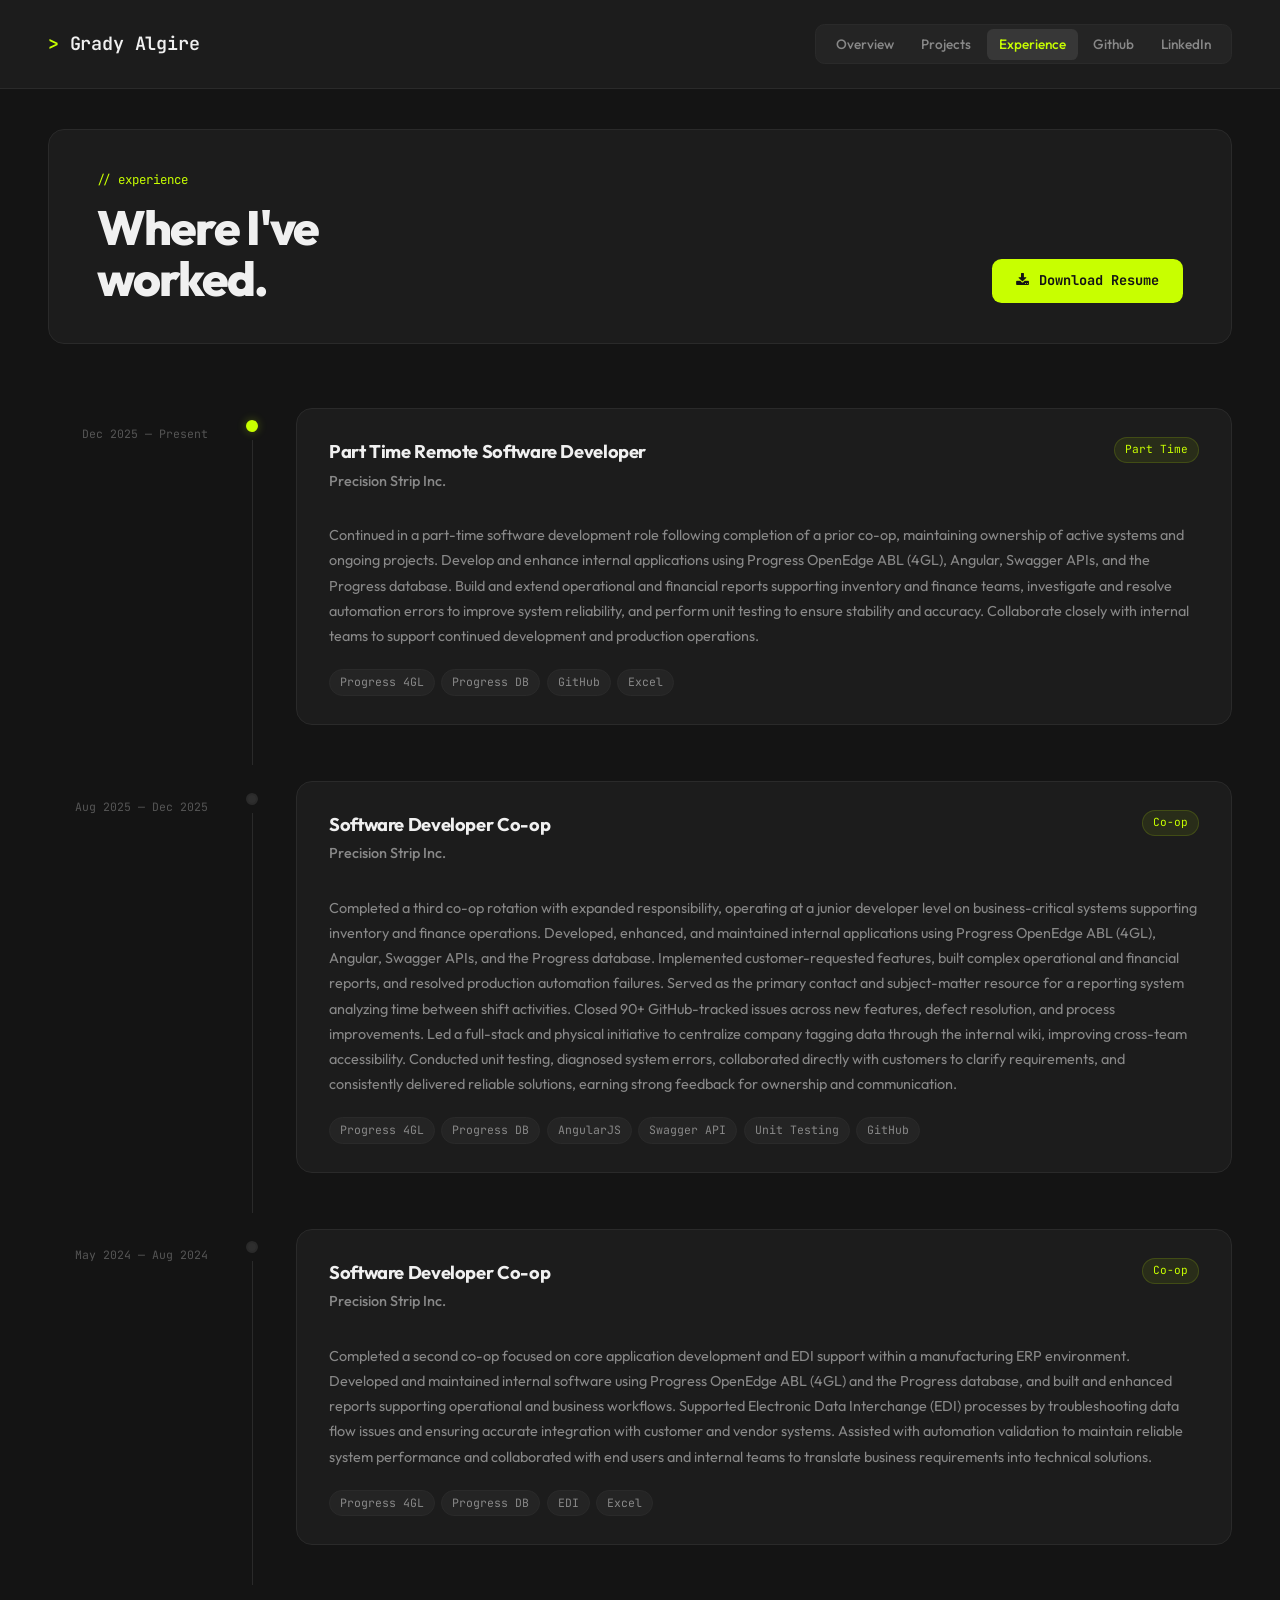
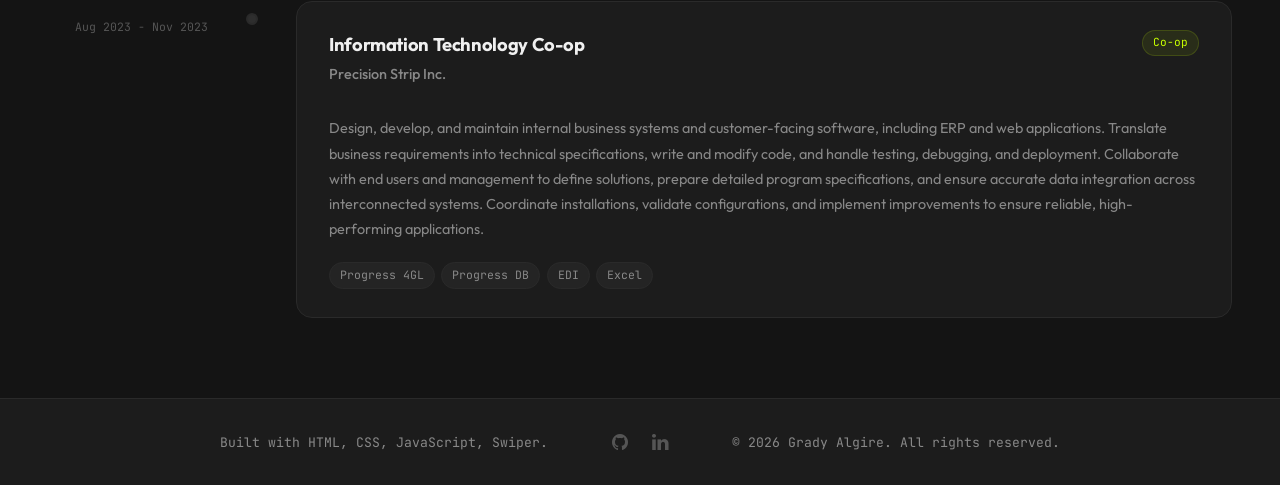
==== experience.html @ 68c85456 "first rendition of my updated portfolio" ====
<!DOCTYPE html>
<html lang="en">
<head>
    <meta charset="UTF-8">
    <meta name="viewport" content="width=device-width, initial-scale=1.0">
    <title>Experience — Grady Algire</title>
    <link rel="stylesheet" href="reset.css">
    <link rel="stylesheet" href="style.css">
    <link rel="stylesheet" href="https://cdnjs.cloudflare.com/ajax/libs/font-awesome/4.7.0/css/font-awesome.min.css">
</head>
<body>
    <main>
        <header>
            <h1>Grady Algire</h1>
            <nav>
                <ul>
                    <li><a href="index.html">Overview</a></li>
                    <li><a href="projects.html">Projects</a></li>
                    <li><a href="experience.html" class="active">Experience</a></li>
                    <li><a href="https://github.com/gradyalgire" target="_blank">Github</a></li>
                    <li><a href="https://www.linkedin.com/in/grady-algire-abb44a265/" target="_blank">LinkedIn</a></li>
                </ul>
            </nav>
        </header>

        <section class="experience-page">
            <div class="experience-intro">
                <div>
                    <p class="experience-label">// experience</p>
                    <h2 class="experience-heading">Where I've<br>worked.</h2>
                </div>
                <a href="resume.pdf" download class="resume-btn">
                    <i class="fa fa-download"></i> Download Resume
                </a>
            </div>

            <div class="timeline">

                <div class="timeline-item">
                    <div class="timeline-left">
                        <span class="timeline-date">Dec 2025 — Present</span>
                    </div>
                    <div class="timeline-connector">
                        <div class="timeline-dot current"></div>
                        <div class="timeline-line"></div>
                    </div>
                    <div class="timeline-right">
                        <div class="timeline-card">
                            <div class="timeline-card-header">
                                <div>
                                    <h3 class="job-title">Part Time Remote Software Developer</h3>
                                    <p class="job-company">Precision Strip Inc.</p>
                                </div>
                                <span class="job-type">Part Time</span>
                            </div>
                            <p class="job-desc">
                                Continued in a part-time software development role following completion of a prior co-op, maintaining ownership of active systems and ongoing projects. Develop and enhance internal applications using Progress OpenEdge ABL (4GL), Angular, Swagger APIs, and the Progress database. Build and extend operational and financial reports supporting inventory and finance teams, investigate and resolve automation errors to improve system reliability, and perform unit testing to ensure stability and accuracy. Collaborate closely with internal teams to support continued development and production operations.
                            </p>
                            <div class="job-tags">
                                <span class="job-tag">Progress 4GL</span>
                                <span class="job-tag">Progress DB</span>
                                <span class="job-tag">GitHub</span>
                                <span class="job-tag">Excel</span>
                            </div>
                        </div>
                    </div>
                </div>

                <div class="timeline-item">
                    <div class="timeline-left">
                        <span class="timeline-date">Aug 2025 — Dec 2025</span>
                    </div>
                    <div class="timeline-connector">
                        <div class="timeline-dot"></div>
                        <div class="timeline-line"></div>
                    </div>
                    <div class="timeline-right">
                        <div class="timeline-card">
                            <div class="timeline-card-header">
                                <div>
                                    <h3 class="job-title">Software Developer Co-op</h3>
                                    <p class="job-company">Precision Strip Inc.</p>
                                </div>
                                <span class="job-type">Co-op</span>
                            </div>
                            <p class="job-desc">
                                Completed a third co-op rotation with expanded responsibility, operating at a junior developer level on business-critical systems supporting inventory and finance operations. Developed, enhanced, and maintained internal applications using Progress OpenEdge ABL (4GL), Angular, Swagger APIs, and the Progress database. Implemented customer-requested features, built complex operational and financial reports, and resolved production automation failures. Served as the primary contact and subject-matter resource for a reporting system analyzing time between shift activities. Closed 90+ GitHub-tracked issues across new features, defect resolution, and process improvements. Led a full-stack and physical initiative to centralize company tagging data through the internal wiki, improving cross-team accessibility. Conducted unit testing, diagnosed system errors, collaborated directly with customers to clarify requirements, and consistently delivered reliable solutions, earning strong feedback for ownership and communication.
                            </p>
                            <div class="job-tags">
                                <span class="job-tag">Progress 4GL</span>
                                <span class="job-tag">Progress DB</span>
                                <span class="job-tag">AngularJS</span>
                                <span class="job-tag">Swagger API</span>
                                <span class="job-tag">Unit Testing</span>
                                <span class="job-tag">GitHub</span>
                            </div>
                        </div>
                    </div>
                </div>

                <div class="timeline-item">
                    <div class="timeline-left">
                        <span class="timeline-date">May 2024 — Aug 2024</span>
                    </div>
                    <div class="timeline-connector">
                        <div class="timeline-dot"></div>
                        <div class="timeline-line"></div>
                    </div>
                    <div class="timeline-right">
                        <div class="timeline-card">
                            <div class="timeline-card-header">
                                <div>
                                    <h3 class="job-title">Software Developer Co-op</h3>
                                    <p class="job-company">Precision Strip Inc.</p>
                                </div>
                                <span class="job-type">Co-op</span>
                            </div>
                            <p class="job-desc">
                                Completed a second co-op focused on core application development and EDI support within a manufacturing ERP environment. Developed and maintained internal software using Progress OpenEdge ABL (4GL) and the Progress database, and built and enhanced reports supporting operational and business workflows. Supported Electronic Data Interchange (EDI) processes by troubleshooting data flow issues and ensuring accurate integration with customer and vendor systems. Assisted with automation validation to maintain reliable system performance and collaborated with end users and internal teams to translate business requirements into technical solutions.
                            </p>
                            <div class="job-tags">
                                <span class="job-tag">Progress 4GL</span>
                                <span class="job-tag">Progress DB</span>
                                <span class="job-tag">EDI</span>
                                <span class="job-tag">Excel</span>
                            </div>
                        </div>
                    </div>
                </div>

                <div class="timeline-item">
                    <div class="timeline-left">
                        <span class="timeline-date">Aug 2023 - Nov 2023</span>
                    </div>
                    <div class="timeline-connector">
                        <div class="timeline-dot"></div>
                        <div class="timeline-line"></div>
                    </div>
                    <div class="timeline-right">
                        <div class="timeline-card">
                            <div class="timeline-card-header">
                                <div>
                                    <h3 class="job-title">Information Technology Co-op</h3>
                                    <p class="job-company">Precision Strip Inc.</p>
                                </div>
                                <span class="job-type">Co-op</span>
                            </div>
                            <p class="job-desc">
                                Design, develop, and maintain internal business systems and customer-facing software, including ERP and web applications. Translate business requirements into technical specifications, write and modify code, and handle testing, debugging, and deployment. Collaborate with end users and management to define solutions, prepare detailed program specifications, and ensure accurate data integration across interconnected systems. Coordinate installations, validate configurations, and implement improvements to ensure reliable, high-performing applications.
                            </p>
                            <div class="job-tags">
                                <span class="job-tag">Progress 4GL</span>
                                <span class="job-tag">Progress DB</span>
                                <span class="job-tag">EDI</span>
                                <span class="job-tag">Excel</span>
                            </div>
                        </div>
                    </div>
                </div>

            </div>
        </section>

        <footer>
            <span>Built with HTML, CSS, JavaScript, Swiper.</span>
            <div class="footer-socials">
                <a href="https://github.com/gradyalgire" target="_blank"><i class="fa fa-github"></i></a>
                <a href="https://www.linkedin.com/in/grady-algire-abb44a265/" target="_blank"><i class="fa fa-linkedin"></i></a>
            </div>
            <span>© 2026 Grady Algire. All rights reserved.</span>
        </footer>
    </main>
</body>
</html>
---- style.css ----
/* ─── GOOGLE FONTS ─────────────────────────────────── */
@import url('https://fonts.googleapis.com/css2?family=JetBrains+Mono:wght@300;400;500;600;700&family=Outfit:wght@300;400;500;600;700;800&display=swap');

/* ─── VARIABLES ─────────────────────────────────────── */
:root {
    --background:        #141414;
    --accent-primary:    #1c1c1c;
    --accent-secondary:  #242424;
    --accent-hover:      #2e2e2e;
    --accent-active:     #373737;
    --border:            #2a2a2a;
    --text-primary:      #f0f0f0;
    --text-secondary:    #888888;
    --text-muted:        #555555;
    --highlight:         #c8ff00;   /* sharp lime accent */
    --highlight-dim:     rgba(200, 255, 0, 0.08);
}

/* ─── BASE ──────────────────────────────────────────── */
*, *::before, *::after { box-sizing: border-box; }

body {
    font-family: 'Outfit', sans-serif;
    background-color: var(--background);
    color: var(--text-primary);
    line-height: 1.6;
    -webkit-font-smoothing: antialiased;
}

/* ─── PAGE LOAD FADE ────────────────────────────────── */
main {
    animation: pageFade 0.4s ease both;
}
@keyframes pageFade {
    from { opacity: 0; transform: translateY(8px); }
    to   { opacity: 1; transform: translateY(0); }
}

/* ─── HEADER ────────────────────────────────────────── */
header {
    display: flex;
    justify-content: space-between;
    align-items: center;
    padding: 1.5rem 3rem;
    background-color: var(--accent-primary);
    border-bottom: 1px solid var(--border);
    position: sticky;
    top: 0;
    z-index: 100;
    backdrop-filter: blur(10px);
}

header h1 {
    font-family: 'JetBrains Mono', monospace;
    font-size: 1.15rem;
    font-weight: 600;
    letter-spacing: -0.01em;
    color: var(--text-primary);
}

header h1::before {
    content: '> ';
    color: var(--highlight);
}

header nav {
    background-color: var(--accent-secondary);
    padding: 0.4rem 0.5rem;
    border-radius: 0.6rem;
    border: 1px solid var(--border);
}

header ul {
    display: flex;
    gap: 0.2rem;
    align-items: center;
}

header a {
    color: var(--text-secondary);
    text-decoration: none;
    padding: 0.4rem 0.75rem;
    border-radius: 0.4rem;
    font-size: 0.85rem;
    font-weight: 500;
    transition: color 0.15s ease, background 0.15s ease;
}

header a:hover {
    color: var(--text-primary);
    background-color: var(--accent-hover);
}

header a.active {
    color: var(--highlight);
    background-color: var(--accent-active);
}

/* ─── ABOUT ME ──────────────────────────────────────── */
.about-me {
    background-color: var(--accent-primary);
    display: flex;
    align-items: center;
    gap: 4rem;
    margin: 2.5rem 3rem;
    padding: 3rem;
    border-radius: 1rem;
    border: 1px solid var(--border);
}

.about-me img {
    background-color: var(--accent-secondary);
    border-radius: 50%;
    padding: 0.75rem;
    width: 250px;
    height: 250px;
    object-fit: cover;
    flex-shrink: 0;
    border: 2px solid var(--border);
    transition: border-color 0.2s;
}

.about-me-text {
    display: flex;
    flex-direction: column;
    gap: 1rem;
}

.about-me-text h2 {
    font-size: 3rem;
    font-weight: 700;
    letter-spacing: -0.02em;

}

.about-me-text p {
    font-size: 1.25rem;
    color: var(--text-secondary);
    line-height: 1.7;
    margin-bottom: 0;
}

/* ─── SKILLS ────────────────────────────────────────── */
.skills {
    background-color: var(--accent-primary);
    margin: 0 3rem 2.5rem;
    padding: 1.75rem 2rem;
    border-radius: 1rem;
    border: 1px solid var(--border);
}

.skills ul {
    background-color: var(--accent-secondary);
    display: flex;
    justify-content: space-between;
    align-items: center;
    list-style: none;
    padding: 1rem 1.5rem;
    border-radius: 0.75rem;
    font-size: 1.1rem;
    font-family: 'JetBrains Mono', monospace;
    color: var(--text-muted);
    border: 1px solid var(--border);
}

.skills img {
    height: 44px;
    padding: 0.5rem;
    border-radius: 0.6rem;
    transition: background 0.15s ease, transform 0.15s ease;
    filter: grayscale(20%);
}

.skills img:hover {
    background-color: var(--accent-hover);
    transform: translateY(-2px);
    filter: grayscale(0%);
}

/* ─── PROJECT OVERVIEW (SWIPER, INDEX) ──────────────── */
.project-overview {
    background-color: var(--accent-primary);
    display: flex;
    justify-content: center;
    align-items: center;
    margin: 0 3rem 2.5rem;
    padding: 2.5rem;
    border-radius: 1rem;
    border: 1px solid var(--border);
}

.project-slider { margin: 0; padding: 0; box-sizing: border-box; }

.card-wrapper {
    margin: 0 60px 35px;
    padding: 20px 10px;
    overflow: hidden;
}

.card-list .card-item { list-style: none; }

.card-list .card-item .card-link {
    user-select: none;
    display: block;
    background-color: var(--accent-secondary);
    padding: 18px;
    border-radius: 14px;
    text-decoration: none;
    border: 1px solid var(--border);
    transition: border-color 0.2s ease, transform 0.2s ease, box-shadow 0.2s ease;
}

.card-list .card-item .card-link:hover {
    border-color: var(--text-secondary);
    transform: translateY(-3px);
    box-shadow: 0 12px 30px rgba(0,0,0,0.3);
}

.card-list .card-link .card-image {
    width: 100%;
    aspect-ratio: 16 / 9;
    object-fit: cover;
    border-radius: 10px;
}

.card-list .card-link .badges {
    display: flex;
    gap: 0.4rem;
    flex-wrap: wrap;
}

.card-list .card-link .badge,
.badge {
    color: var(--text-secondary);
    padding: 5px 12px;
    font-size: 0.78rem;
    font-weight: 500;
    margin: 14px 0 16px;
    background: var(--accent-hover);
    width: fit-content;
    border-radius: 50px;
    border: 1px solid var(--border);
    font-family: 'JetBrains Mono', monospace;
}

.card-list .card-link .card-title {
    font-size: 1.05rem;
    color: var(--text-primary);
    font-weight: 600;
    letter-spacing: -0.01em;
}

.card-list .card-link .card-button {
    display: flex;
    justify-content: center;
    align-items: center;
    font-size: 1.1rem;
    height: 34px;
    width: 34px;
    color: var(--text-secondary);
    border-radius: 50%;
    margin: 20px 0 4px;
    background: none;
    cursor: pointer;
    border: 1.5px solid var(--text-muted);
    transform: rotate(-45deg);
    transition: all 0.25s ease;
}

.card-list .card-link:hover .card-button {
    color: var(--background);
    background: var(--highlight);
    border-color: var(--highlight);
}

.card-wrapper .swiper-pagination-bullet {
    height: 8px;
    width: 8px;
    opacity: 0.4;
    background: var(--text-secondary);
    transition: opacity 0.2s, width 0.2s;
}

.card-wrapper .swiper-pagination-bullet-active {
    opacity: 1;
    width: 20px;
    border-radius: 4px;
    background: var(--text-primary);
}

.card-wrapper .swiper-slider-button {
    color: var(--text-secondary);
    opacity: 0.5;
    padding: 0.3rem;
    transition: 0.2s ease;
    border-radius: 0.5rem;
}

.card-wrapper .swiper-slider-button:hover {
    color: var(--highlight);
    opacity: 1;
    background-color: var(--accent-hover);
}

.card-wrapper .swiper-slider-button:active {
    scale: 0.9;
}

/* ─── PROJECTS PAGE LAYOUT ──────────────────────────── */
.projects-layout {
    display: grid;
    grid-template-columns: 220px 1fr;
    gap: 0;
    margin: 2.5rem 3rem;
    align-items: start;
}

/* Sidebar */
.projects-sidebar {
    position: sticky;
    top: 80px;
    background: var(--accent-primary);
    border: 1px solid var(--border);
    border-radius: 1rem;
    padding: 1.75rem 1.5rem;
    margin-right: 2rem;
}

.sidebar-label {
    font-family: 'JetBrains Mono', monospace;
    font-size: 0.72rem;
    color: var(--text-muted);
    letter-spacing: 0.08em;
    margin-bottom: 1.25rem;
    margin-bottom: 1rem;
}

.project-nav {
    display: flex;
    flex-direction: column;
    gap: 0.25rem;
}

.project-nav-link {
    display: flex;
    align-items: center;
    gap: 0.75rem;
    padding: 0.55rem 0.75rem;
    border-radius: 0.5rem;
    text-decoration: none;
    color: var(--text-secondary);
    font-size: 0.85rem;
    font-weight: 500;
    transition: all 0.15s ease;
    border: 1px solid transparent;
}

.project-nav-link:hover {
    background: var(--accent-hover);
    color: var(--text-primary);
}

.project-nav-link.active {
    background: var(--highlight-dim);
    color: var(--highlight);
    border-color: rgba(200, 255, 0, 0.15);
}

.nav-index {
    font-family: 'JetBrains Mono', monospace;
    font-size: 0.7rem;
    color: var(--text-muted);
    flex-shrink: 0;
}

.project-nav-link.active .nav-index {
    color: var(--highlight);
    opacity: 0.7;
}

/* Project sections */
.projects-content {
    display: flex;
    flex-direction: column;
    gap: 1.5rem;
}

.project-section {
    background: var(--accent-primary);
    border: 1px solid var(--border);
    border-radius: 1rem;
    padding: 2.5rem;
    scroll-margin-top: 90px;
    transition: border-color 0.2s;
}

.project-section:hover {
    border-color: var(--accent-hover);
}

.project-section-header {
    margin-bottom: 2rem;
}

.project-meta {
    display: flex;
    align-items: center;
    gap: 1rem;
    margin-bottom: 1rem;
}

.project-index {
    font-family: 'JetBrains Mono', monospace;
    font-size: 0.78rem;
    color: var(--highlight);
    background: var(--highlight-dim);
    padding: 3px 10px;
    border-radius: 50px;
    border: 1px solid rgba(200,255,0,0.15);
}

.project-section-title {
    font-size: 2.4rem;
    font-weight: 800;
    letter-spacing: -0.04em;
    line-height: 1.05;
    margin-bottom: 0.9rem;
}

.project-section-desc {
    color: var(--text-secondary);
    font-size: 0.95rem;
    line-height: 1.7;
    max-width: 520px;
    margin-bottom: 1.5rem;
}

.project-link-btn {
    display: inline-flex;
    align-items: center;
    gap: 0.5rem;
    padding: 0.55rem 1.25rem;
    background: var(--highlight);
    color: var(--background);
    font-weight: 700;
    font-size: 0.85rem;
    border-radius: 0.5rem;
    text-decoration: none;
    transition: opacity 0.15s ease, transform 0.15s ease;
    font-family: 'JetBrains Mono', monospace;
}

.project-link-btn:hover {
    opacity: 0.85;
    transform: translateY(-1px);
}

.project-section-body {
    display: grid;
    grid-template-columns: 220px 1fr;
    gap: 2.5rem;
    padding-top: 1.5rem;
    border-top: 1px solid var(--border);
}

/* Tech stack */
.project-stack h3 {
    font-family: 'JetBrains Mono', monospace;
    font-size: 0.75rem;
    color: var(--text-muted);
    letter-spacing: 0.06em;
    margin-bottom: 1rem;
}

.project-stack ul {
    display: flex;
    flex-direction: column;
    gap: 0.6rem;
    list-style: none;
}

.project-stack li {
    font-size: 0.82rem;
    color: var(--text-secondary);
    display: flex;
    flex-direction: column;
    gap: 0.15rem;
}

.stack-label {
    font-family: 'JetBrains Mono', monospace;
    font-size: 0.68rem;
    color: var(--text-muted);
    text-transform: uppercase;
    letter-spacing: 0.06em;
}

/* Writeup blocks */
.project-writeup {
    display: flex;
    flex-direction: column;
    gap: 1.5rem;
}

.writeup-block h3 {
    font-size: 0.82rem;
    font-weight: 700;
    text-transform: uppercase;
    letter-spacing: 0.1em;
    color: var(--text-muted);
    margin-bottom: 0.5rem;
    font-family: 'JetBrains Mono', monospace;
}

.writeup-block p {
    color: var(--text-secondary);
    font-size: 0.92rem;
    line-height: 1.75;
    margin-bottom: 0;
}

/* Placeholder sections */
.project-placeholder {
    border-style: dashed;
    min-height: 140px;
    display: flex;
    align-items: center;
    justify-content: center;
}

.placeholder-inner {
    text-align: center;
    display: flex;
    flex-direction: column;
    align-items: center;
    gap: 0.5rem;
}

.placeholder-inner p {
    color: var(--text-muted);
    font-size: 0.85rem;
    font-family: 'JetBrains Mono', monospace;
    margin: 0;
}

/* ─── EXPERIENCE PAGE ───────────────────────────────── */
.experience-page {
    margin: 2.5rem 3rem;
}

.experience-intro {
    display: flex;
    justify-content: space-between;
    align-items: flex-end;
    margin-bottom: 3rem;
    padding: 2.5rem 3rem;
    background: var(--accent-primary);
    border: 1px solid var(--border);
    border-radius: 1rem;
}

.experience-label {
    font-family: 'JetBrains Mono', monospace;
    font-size: 0.78rem;
    color: var(--highlight);
    margin-bottom: 0.75rem;
}

.experience-heading {
    font-size: 3rem;
    font-weight: 800;
    letter-spacing: -0.04em;
    line-height: 1.05;
    margin-bottom: 0;
}

.resume-btn {
    display: inline-flex;
    align-items: center;
    gap: 0.6rem;
    padding: 0.7rem 1.5rem;
    background: var(--highlight);
    color: var(--background);
    font-weight: 700;
    font-size: 0.85rem;
    border-radius: 0.6rem;
    text-decoration: none;
    font-family: 'JetBrains Mono', monospace;
    white-space: nowrap;
    transition: opacity 0.15s, transform 0.15s;
    flex-shrink: 0;
}

.resume-btn:hover {
    opacity: 0.85;
    transform: translateY(-2px);
}

/* Timeline */
.timeline {
    display: flex;
    flex-direction: column;
    gap: 0;
}

.timeline-item {
    display: grid;
    grid-template-columns: 160px 40px 1fr;
    gap: 0 1.5rem;
    min-height: 80px;
}

.timeline-left {
    padding-top: 1.75rem;
    text-align: right;
}

.timeline-date {
    font-family: 'JetBrains Mono', monospace;
    font-size: 0.72rem;
    color: var(--text-muted);
    line-height: 1.5;
}

.timeline-connector {
    display: flex;
    flex-direction: column;
    align-items: center;
    padding-top: 1.75rem;
}

.timeline-dot {
    width: 12px;
    height: 12px;
    border-radius: 50%;
    background: var(--accent-hover);
    border: 2px solid var(--border);
    flex-shrink: 0;
    margin-bottom: 8px;
    transition: border-color 0.2s, background 0.2s;
}

.timeline-dot.current {
    background: var(--highlight);
    border-color: var(--highlight);
    box-shadow: 0 0 10px rgba(200,255,0,0.3);
}

.timeline-line {
    flex: 1;
    width: 1px;
    background: var(--border);
    min-height: 60px;
}

.timeline-item:last-child .timeline-line {
    display: none;
}

.timeline-right {
    padding: 1rem 0 2.5rem;
}

.timeline-card {
    background: var(--accent-primary);
    border: 1px solid var(--border);
    border-radius: 1rem;
    padding: 1.75rem 2rem;
    transition: border-color 0.2s ease, transform 0.2s ease;
}

.timeline-card:hover {
    border-color: var(--accent-active);
    transform: translateX(4px);
}

.timeline-card-header {
    display: flex;
    justify-content: space-between;
    align-items: flex-start;
    margin-bottom: 1rem;
}

.job-title {
    font-size: 1.15rem;
    font-weight: 700;
    letter-spacing: -0.02em;
    margin-bottom: 0.2rem;
}

.job-company {
    color: var(--text-secondary);
    font-size: 0.9rem;
    font-weight: 500;
}

.job-type {
    font-family: 'JetBrains Mono', monospace;
    font-size: 0.7rem;
    color: var(--highlight);
    background: var(--highlight-dim);
    border: 1px solid rgba(200,255,0,0.15);
    padding: 3px 10px;
    border-radius: 50px;
    white-space: nowrap;
}

.job-desc {
    color: var(--text-secondary);
    font-size: 0.9rem;
    line-height: 1.75;
    margin-bottom: 1.25rem;
}

.job-tags {
    display: flex;
    gap: 0.4rem;
    flex-wrap: wrap;
}

.job-tag {
    font-family: 'JetBrains Mono', monospace;
    font-size: 0.72rem;
    color: var(--text-secondary);
    background: var(--accent-secondary);
    border: 1px solid var(--border);
    padding: 3px 10px;
    border-radius: 50px;
}

/* ─── OLD PROJECT STYLES (keep for compat) ──────────── */
.project {
    display: flex;
    flex-direction: column;
    margin: 2.5rem 3rem;
    padding: 2rem;
    border-radius: 1rem;
    background-color: var(--accent-primary);
    border: 1px solid var(--border);
    line-height: 1.6;
}

.project-header {
    display: flex;
    justify-content: space-between;
    gap: 2rem;
}

.project-header h2 { font-size: 1.8rem; font-weight: 700; letter-spacing: -0.03em; }
.project-header img { width: 360px; border-radius: 0.75rem; }
.project-title { max-width: 40%; }

.project-body {
    display: flex;
    justify-content: space-evenly;
    gap: 2rem;
    margin-top: 2rem;
}

.project-body h3 { font-size: 1.1rem; font-weight: 700; margin-bottom: 0.6rem; }
.project-tech-stack li { list-style: none; font-size: 0.9rem; color: var(--text-secondary); }

#p1, #p2, #p3, #p4, #p5 { scroll-margin-top: 90px; }

/* ─── FOOTER ────────────────────────────────────────── */
footer {
    background-color: var(--accent-primary);
    border-top: 1px solid var(--border);
    display: flex;
    justify-content: center;
    align-items: center;
    gap: 4rem;
    padding: 1.75rem;
    color: var(--text-secondary);
    font-size: 0.82rem;
    font-family: 'JetBrains Mono', monospace;
    margin-top: 2rem;
}

footer span::selection { /* Hide highlighting footer text when clicking button */
    background-color: var(--accent-primary);
}

.footer-socials {
    display: flex;
    gap: 1.5rem;
    font-size: 1.2rem;
}

.footer-socials a {
    color: var(--text-muted);
    transition: color 0.15s;
}

.footer-socials a:hover { 
    color: var(--text-primary); 
}

/* ─── MOBILE & RESPONSIVE ───────────────────────────── */

/* Tablet (~768px and below) */
@media (max-width: 768px) {

    /* Header */
    header {
        flex-direction: column;
        align-items: flex-start;
        gap: 0.75rem;
        padding: 1rem 1.25rem;
    }

    header nav {
        width: 100%;
        overflow-x: auto;
        -webkit-overflow-scrolling: touch;
        scrollbar-width: none;
    }

    header nav::-webkit-scrollbar { display: none; }

    header ul {
        gap: 0.15rem;
        flex-wrap: nowrap;
        width: max-content;
    }

    header a {
        font-size: 0.8rem;
        padding: 0.4rem 0.6rem;
        white-space: nowrap;
    }

    /* About Me */
    .about-me {
        flex-direction: column;
        align-items: center;
        text-align: center;
        gap: 1.75rem;
        margin: 1.25rem 1rem;
        padding: 2rem 1.5rem;
    }

    .about-me img {
        width: 160px;
        height: 160px;
    }

    .about-me-text h2 {
        font-size: 2rem;
    }

    .about-me-text p {
        font-size: 1rem;
    }

    /* Skills */
    .skills {
        margin: 0 1rem 1.25rem;
        padding: 1.25rem 1rem;
    }

    .skills ul {
        flex-wrap: wrap;
        justify-content: center;
        gap: 0.25rem;
        padding: 1rem;
    }

    .skills img {
        height: 36px;
    }

    /* Project overview / swiper */
    .project-overview {
        margin: 0 1rem 1.25rem;
        padding: 1.5rem 0.75rem;
    }

    .card-wrapper {
        margin: 0 40px 30px;
    }

    /* Projects page layout — collapse sidebar above content */
    .projects-layout {
        grid-template-columns: 1fr;
        margin: 1.25rem 1rem;
        gap: 1rem;
    }

    .projects-sidebar {
        position: static;
        margin-right: 0;
        margin-bottom: 0;
    }

    .project-nav {
        flex-direction: row;
        flex-wrap: wrap;
        gap: 0.4rem;
    }

    .project-nav-link {
        font-size: 0.78rem;
        padding: 0.4rem 0.6rem;
    }

    .project-section {
        padding: 1.75rem 1.25rem;
    }

    .project-section-title {
        font-size: 1.8rem;
    }

    .project-section-body {
        grid-template-columns: 1fr;
        gap: 1.5rem;
    }

    /* Experience page */
    .experience-page {
        margin: 1.25rem 1rem;
    }

    .experience-intro {
        flex-direction: column;
        align-items: flex-start;
        gap: 1.5rem;
        padding: 1.75rem 1.5rem;
    }

    .experience-heading {
        font-size: 2.2rem;
    }

    .timeline-item {
        grid-template-columns: 0 24px 1fr;
        gap: 0 0.75rem;
    }

    .timeline-left {
        display: none;
    }

    .timeline-card {
        padding: 1.25rem 1.25rem;
    }

    .timeline-card-header {
        flex-direction: column;
        gap: 0.5rem;
        align-items: flex-start;
    }

    /* Footer */
    footer {
        flex-direction: column;
        gap: 1rem;
        text-align: center;
        padding: 1.5rem 1rem;
    }
}

/* Small phones (~480px and below) */
@media (max-width: 480px) {

    header {
        padding: 0.9rem 1rem;
    }

    header h1 {
        font-size: 1rem;
    }

    header a {
        font-size: 0.75rem;
        padding: 0.35rem 0.5rem;
    }

    .about-me {
        margin: 1rem 0.75rem;
        padding: 1.5rem 1rem;
    }

    .about-me img {
        width: 130px;
        height: 130px;
    }

    .about-me-text h2 {
        font-size: 1.6rem;
    }

    .about-me-text p {
        font-size: 0.92rem;
    }

    .skills {
        margin: 0 0.75rem 1rem;
    }

    .project-overview {
        margin: 0 0.75rem 1rem;
    }

    .card-wrapper {
        margin: 0 30px 28px;
    }

    .projects-layout {
        margin: 1rem 0.75rem;
    }

    .experience-page {
        margin: 1rem 0.75rem;
    }

    .experience-heading {
        font-size: 1.8rem;
    }

    .project-section-title {
        font-size: 1.5rem;
    }

    .project-section {
        padding: 1.25rem 1rem;
    }

    .timeline-card {
        padding: 1rem;
    }

    .job-title {
        font-size: 1rem;
    }
}
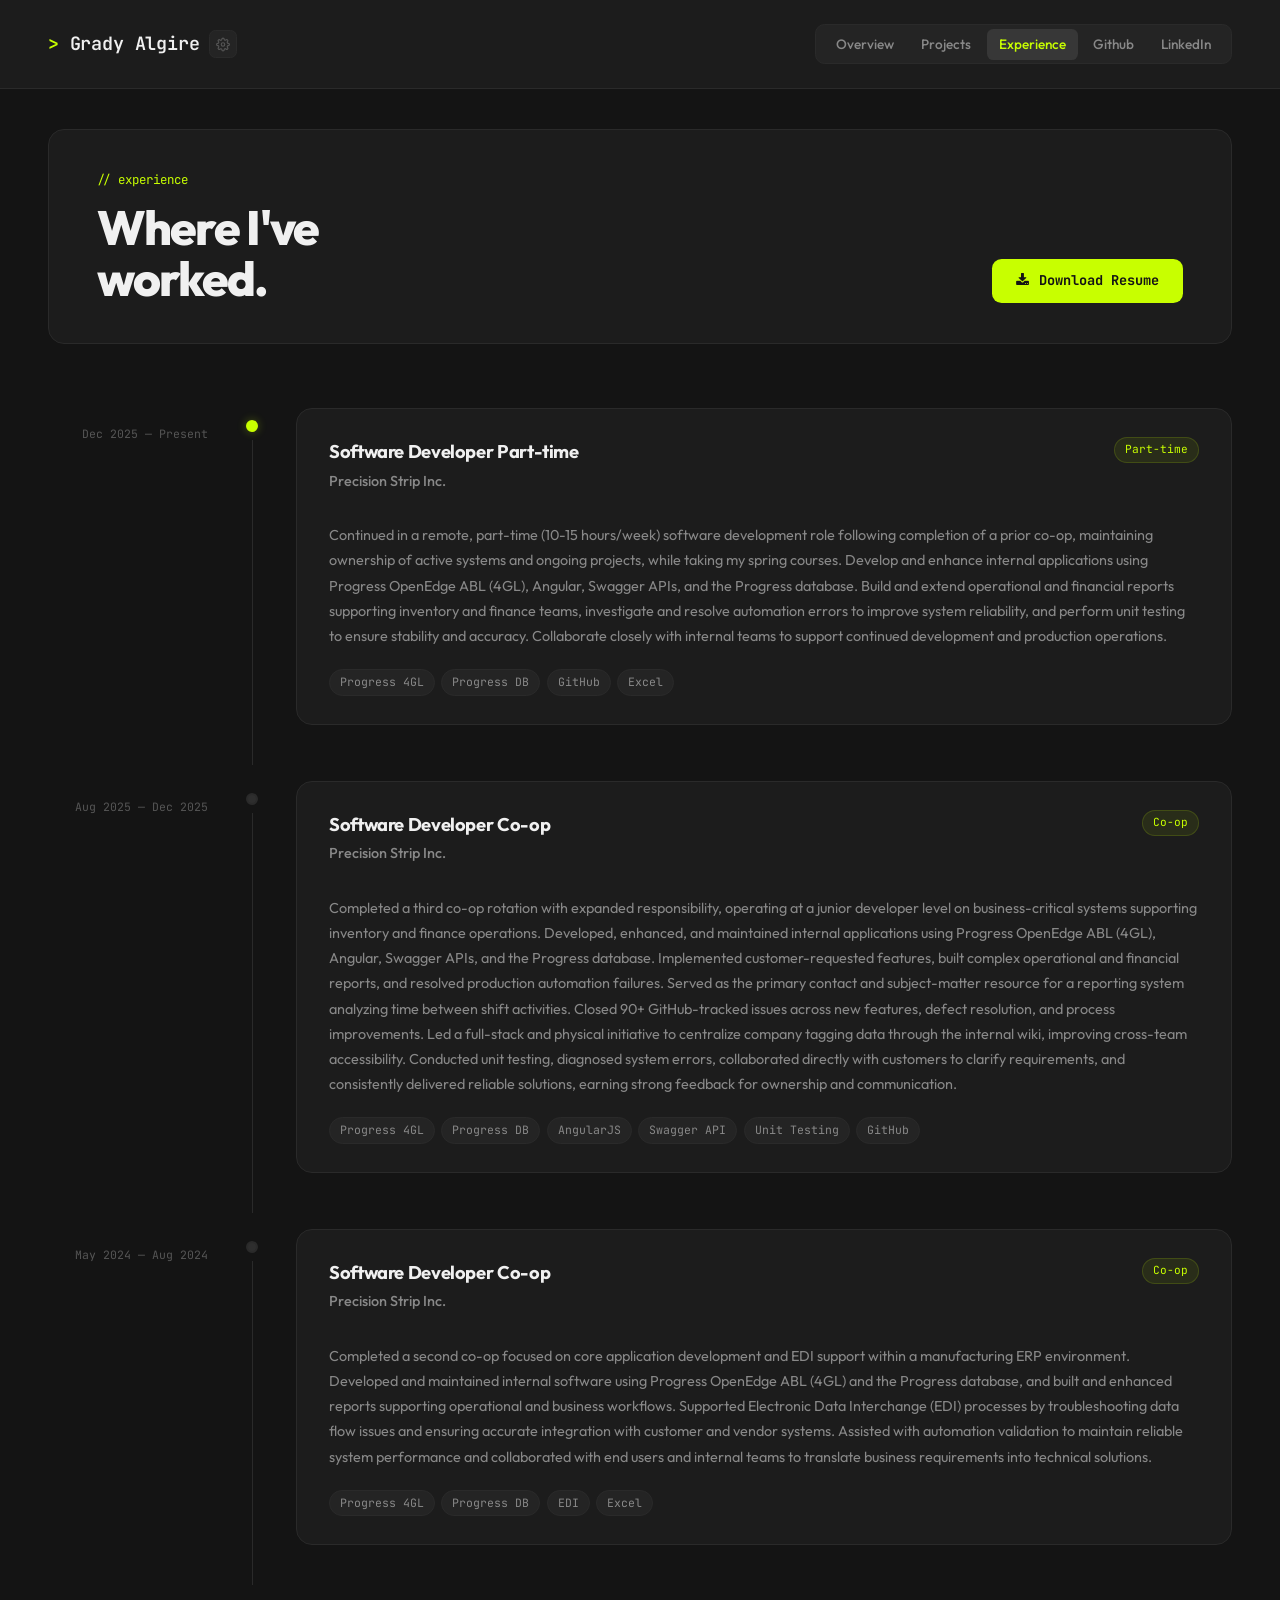
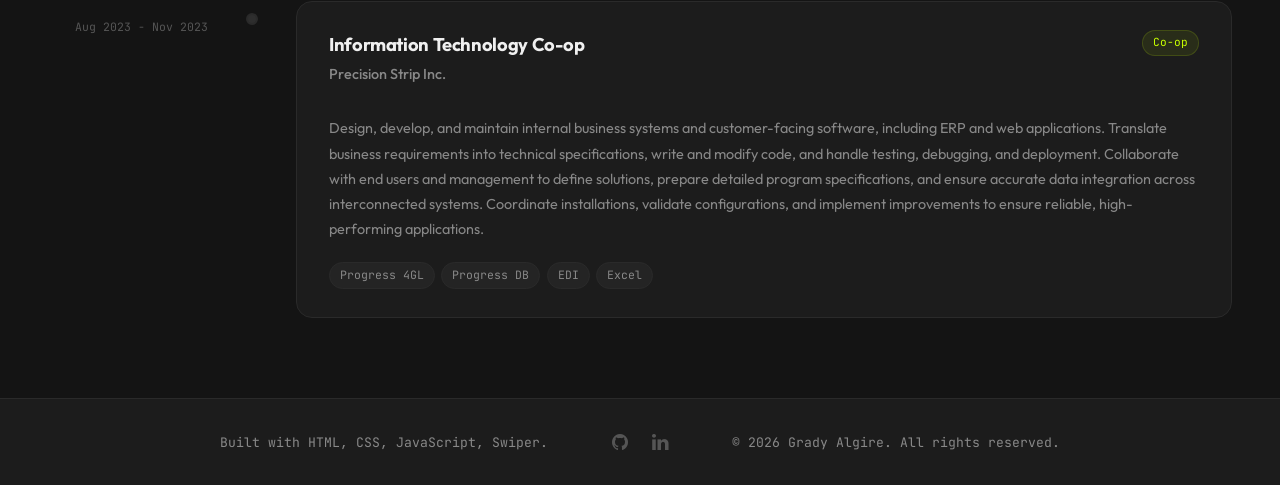
==== commit 5d671b0e: "introduced themes" ====
--- a/experience.html
+++ b/experience.html
@@ -48,13 +48,14 @@
                         <div class="timeline-card">
                             <div class="timeline-card-header">
                                 <div>
-                                    <h3 class="job-title">Part Time Remote Software Developer</h3>
+                                    <span class="timeline-date-mobile">Dec 2025 — Present</span>
+                                    <h3 class="job-title">Software Developer Part-time</h3>
                                     <p class="job-company">Precision Strip Inc.</p>
                                 </div>
-                                <span class="job-type">Part Time</span>
+                                <span class="job-type">Part-time</span>
                             </div>
                             <p class="job-desc">
-                                Continued in a part-time software development role following completion of a prior co-op, maintaining ownership of active systems and ongoing projects. Develop and enhance internal applications using Progress OpenEdge ABL (4GL), Angular, Swagger APIs, and the Progress database. Build and extend operational and financial reports supporting inventory and finance teams, investigate and resolve automation errors to improve system reliability, and perform unit testing to ensure stability and accuracy. Collaborate closely with internal teams to support continued development and production operations.
+                                Continued in a remote, part-time (10-15 hours/week) software development role following completion of a prior co-op, maintaining ownership of active systems and ongoing projects, while taking my spring courses. Develop and enhance internal applications using Progress OpenEdge ABL (4GL), Angular, Swagger APIs, and the Progress database. Build and extend operational and financial reports supporting inventory and finance teams, investigate and resolve automation errors to improve system reliability, and perform unit testing to ensure stability and accuracy. Collaborate closely with internal teams to support continued development and production operations.
                             </p>
                             <div class="job-tags">
                                 <span class="job-tag">Progress 4GL</span>
@@ -78,6 +79,7 @@
                         <div class="timeline-card">
                             <div class="timeline-card-header">
                                 <div>
+                                    <span class="timeline-date-mobile">Aug 2025 — Dec 2025</span>
                                     <h3 class="job-title">Software Developer Co-op</h3>
                                     <p class="job-company">Precision Strip Inc.</p>
                                 </div>
@@ -110,6 +112,7 @@
                         <div class="timeline-card">
                             <div class="timeline-card-header">
                                 <div>
+                                    <span class="timeline-date-mobile">May 2024 — Aug 2024</span>
                                     <h3 class="job-title">Software Developer Co-op</h3>
                                     <p class="job-company">Precision Strip Inc.</p>
                                 </div>
@@ -140,6 +143,7 @@
                         <div class="timeline-card">
                             <div class="timeline-card-header">
                                 <div>
+                                    <span class="timeline-date-mobile">Aug 2023 - Nov 2023</span>
                                     <h3 class="job-title">Information Technology Co-op</h3>
                                     <p class="job-company">Precision Strip Inc.</p>
                                 </div>
@@ -170,5 +174,6 @@
             <span>© 2026 Grady Algire. All rights reserved.</span>
         </footer>
     </main>
+    <script src="theme.js"></script>
 </body>
-</html>
+</html>
--- a/style.css
+++ b/style.css
@@ -1,7 +1,7 @@
-/* ─── GOOGLE FONTS ─────────────────────────────────── */
+/* google fonts */
 @import url('https://fonts.googleapis.com/css2?family=JetBrains+Mono:wght@300;400;500;600;700&family=Outfit:wght@300;400;500;600;700;800&display=swap');
 
-/* ─── VARIABLES ─────────────────────────────────────── */
+/* globals */
 :root {
     --background:        #141414;
     --accent-primary:    #1c1c1c;
@@ -15,8 +15,6 @@
     --highlight:         #c8ff00;   /* sharp lime accent */
     --highlight-dim:     rgba(200, 255, 0, 0.08);
 }
-
-/* ─── BASE ──────────────────────────────────────────── */
 *, *::before, *::after { box-sizing: border-box; }
 
 body {
@@ -27,7 +25,7 @@
     -webkit-font-smoothing: antialiased;
 }
 
-/* ─── PAGE LOAD FADE ────────────────────────────────── */
+/* page load fade */
 main {
     animation: pageFade 0.4s ease both;
 }
@@ -36,7 +34,7 @@
     to   { opacity: 1; transform: translateY(0); }
 }
 
-/* ─── HEADER ────────────────────────────────────────── */
+/* header */
 header {
     display: flex;
     justify-content: space-between;
@@ -96,7 +94,138 @@
     background-color: var(--accent-active);
 }
 
-/* ─── ABOUT ME ──────────────────────────────────────── */
+.header-left {
+    display: flex;
+    align-items: center;
+    gap: 0.6rem;
+}
+
+.theme-settings-wrapper {
+    position: relative;
+}
+
+.theme-settings-btn {
+    display: flex;
+    align-items: center;
+    justify-content: center;
+    width: 28px;
+    height: 28px;
+    border-radius: 0.4rem;
+    border: 1px solid var(--border);
+    background: var(--accent-secondary);
+    color: var(--text-muted);
+    cursor: pointer;
+    transition: color 0.15s ease, background 0.15s ease, border-color 0.15s ease, transform 0.2s ease;
+    flex-shrink: 0;
+}
+
+.theme-settings-btn:hover {
+    color: var(--text-primary);
+    background: var(--accent-hover);
+    border-color: var(--text-muted);
+}
+
+.theme-settings-btn.active {
+    color: var(--highlight);
+    background: var(--highlight-dim);
+    border-color: var(--highlight);
+    transform: rotate(45deg);
+}
+
+.theme-panel {
+    position: absolute;
+    top: calc(100% + 10px);
+    left: 0;
+    background: var(--accent-primary);
+    border: 1px solid var(--border);
+    border-radius: 0.75rem;
+    padding: 1rem;
+    width: 210px;
+    box-shadow: 0 16px 40px rgba(0,0,0,0.35);
+    z-index: 999;
+    opacity: 0;
+    transform: translateY(-6px) scale(0.97);
+    pointer-events: none;
+    transition: opacity 0.18s ease, transform 0.18s ease;
+}
+
+.theme-panel.open {
+    opacity: 1;
+    transform: translateY(0) scale(1);
+    pointer-events: all;
+}
+
+.theme-panel-label {
+    font-family: 'JetBrains Mono', monospace;
+    font-size: 0.68rem;
+    color: var(--highlight);
+    letter-spacing: 0.08em;
+    margin-bottom: 0.75rem;
+}
+
+.theme-options {
+    display: flex;
+    flex-direction: column;
+    gap: 0.3rem;
+}
+
+.theme-option {
+    display: flex;
+    align-items: center;
+    gap: 0.75rem;
+    width: 100%;
+    padding: 0.55rem 0.65rem;
+    border-radius: 0.5rem;
+    border: 1px solid transparent;
+    background: none;
+    cursor: pointer;
+    text-align: left;
+    transition: background 0.15s ease, border-color 0.15s ease;
+    color: var(--text-secondary);
+}
+
+.theme-option:hover {
+    background: var(--accent-hover);
+    color: var(--text-primary);
+}
+
+.theme-option.active {
+    background: var(--highlight-dim);
+    border-color: rgba(200, 255, 0, 0.2);
+    color: var(--highlight);
+}
+
+.theme-option-icon {
+    font-size: 0.95rem;
+    width: 18px;
+    text-align: center;
+    flex-shrink: 0;
+    font-family: 'JetBrains Mono', monospace;
+    color: inherit;
+}
+
+.theme-option-text {
+    display: flex;
+    flex-direction: column;
+    gap: 0.1rem;
+}
+
+.theme-option-name {
+    font-size: 0.83rem;
+    font-weight: 600;
+    color: inherit;
+    font-family: 'Outfit', sans-serif;
+    line-height: 1;
+}
+
+.theme-option-desc {
+    font-size: 0.68rem;
+    color: var(--text-muted);
+    font-family: 'JetBrains Mono', monospace;
+    letter-spacing: 0.02em;
+}
+
+/* about me */
 .about-me {
     background-color: var(--accent-primary);
     display: flex;
@@ -140,7 +269,7 @@
     margin-bottom: 0;
 }
 
-/* ─── SKILLS ────────────────────────────────────────── */
+/* skills */
 .skills {
     background-color: var(--accent-primary);
     margin: 0 3rem 2.5rem;
@@ -159,7 +288,7 @@
     border-radius: 0.75rem;
     font-size: 1.1rem;
     font-family: 'JetBrains Mono', monospace;
-    color: var(--text-muted);
+    color: var(--highlight);
     border: 1px solid var(--border);
 }
 
@@ -177,7 +306,7 @@
     filter: grayscale(0%);
 }
 
-/* ─── PROJECT OVERVIEW (SWIPER, INDEX) ──────────────── */
+/* project overview */
 .project-overview {
     background-color: var(--accent-primary);
     display: flex;
@@ -306,7 +435,7 @@
     scale: 0.9;
 }
 
-/* ─── PROJECTS PAGE LAYOUT ──────────────────────────── */
+/* projects page */
 .projects-layout {
     display: grid;
     grid-template-columns: 220px 1fr;
@@ -315,7 +444,6 @@
     align-items: start;
 }
 
-/* Sidebar */
 .projects-sidebar {
     position: sticky;
     top: 80px;
@@ -329,7 +457,7 @@
 .sidebar-label {
     font-family: 'JetBrains Mono', monospace;
     font-size: 0.72rem;
-    color: var(--text-muted);
+    color: var(--highlight);
     letter-spacing: 0.08em;
     margin-bottom: 1.25rem;
     margin-bottom: 1rem;
@@ -378,7 +506,6 @@
     opacity: 0.7;
 }
 
-/* Project sections */
 .projects-content {
     display: flex;
     flex-direction: column;
@@ -463,11 +590,10 @@
     border-top: 1px solid var(--border);
 }
 
-/* Tech stack */
 .project-stack h3 {
     font-family: 'JetBrains Mono', monospace;
     font-size: 0.75rem;
-    color: var(--text-muted);
+    color: var(--highlight);
     letter-spacing: 0.06em;
     margin-bottom: 1rem;
 }
@@ -495,7 +621,6 @@
     letter-spacing: 0.06em;
 }
 
-/* Writeup blocks */
 .project-writeup {
     display: flex;
     flex-direction: column;
@@ -519,7 +644,6 @@
     margin-bottom: 0;
 }
 
-/* Placeholder sections */
 .project-placeholder {
     border-style: dashed;
     min-height: 140px;
@@ -543,7 +667,7 @@
     margin: 0;
 }
 
-/* ─── EXPERIENCE PAGE ───────────────────────────────── */
+/* experience page */
 .experience-page {
     margin: 2.5rem 3rem;
 }
@@ -596,7 +720,6 @@
     transform: translateY(-2px);
 }
 
-/* Timeline */
 .timeline {
     display: flex;
     flex-direction: column;
@@ -620,6 +743,10 @@
     font-size: 0.72rem;
     color: var(--text-muted);
     line-height: 1.5;
+}
+
+.timeline-date-mobile {
+    display: none;
 }
 
 .timeline-connector {
@@ -728,41 +855,7 @@
     border-radius: 50px;
 }
 
-/* ─── OLD PROJECT STYLES (keep for compat) ──────────── */
-.project {
-    display: flex;
-    flex-direction: column;
-    margin: 2.5rem 3rem;
-    padding: 2rem;
-    border-radius: 1rem;
-    background-color: var(--accent-primary);
-    border: 1px solid var(--border);
-    line-height: 1.6;
-}
-
-.project-header {
-    display: flex;
-    justify-content: space-between;
-    gap: 2rem;
-}
-
-.project-header h2 { font-size: 1.8rem; font-weight: 700; letter-spacing: -0.03em; }
-.project-header img { width: 360px; border-radius: 0.75rem; }
-.project-title { max-width: 40%; }
-
-.project-body {
-    display: flex;
-    justify-content: space-evenly;
-    gap: 2rem;
-    margin-top: 2rem;
-}
-
-.project-body h3 { font-size: 1.1rem; font-weight: 700; margin-bottom: 0.6rem; }
-.project-tech-stack li { list-style: none; font-size: 0.9rem; color: var(--text-secondary); }
-
-#p1, #p2, #p3, #p4, #p5 { scroll-margin-top: 90px; }
-
-/* ─── FOOTER ────────────────────────────────────────── */
+/* footer */
 footer {
     background-color: var(--accent-primary);
     border-top: 1px solid var(--border);
@@ -777,7 +870,8 @@
     margin-top: 2rem;
 }
 
-footer span::selection { /* Hide highlighting footer text when clicking button */
+/* hide highlighting footer text when clicking button */
+footer span::selection {
     background-color: var(--accent-primary);
 }
 
@@ -796,41 +890,23 @@
     color: var(--text-primary); 
 }
 
-/* ─── MOBILE & RESPONSIVE ───────────────────────────── */
-
-/* Tablet (~768px and below) */
-@media (max-width: 768px) {
-
-    /* Header */
+/* mobile */
+@media (max-width: 750px) {
+    /* header */
     header {
+        display: flex;
         flex-direction: column;
         align-items: flex-start;
         gap: 0.75rem;
         padding: 1rem 1.25rem;
     }
 
-    header nav {
-        width: 100%;
-        overflow-x: auto;
-        -webkit-overflow-scrolling: touch;
-        scrollbar-width: none;
-    }
-
-    header nav::-webkit-scrollbar { display: none; }
-
-    header ul {
-        gap: 0.15rem;
-        flex-wrap: nowrap;
-        width: max-content;
-    }
-
     header a {
         font-size: 0.8rem;
         padding: 0.4rem 0.6rem;
-        white-space: nowrap;
-    }
-
-    /* About Me */
+    }
+
+    /* about Me */
     .about-me {
         flex-direction: column;
         align-items: center;
@@ -853,15 +929,14 @@
         font-size: 1rem;
     }
 
-    /* Skills */
+    /* skills */
     .skills {
         margin: 0 1rem 1.25rem;
         padding: 1.25rem 1rem;
     }
 
     .skills ul {
-        flex-wrap: wrap;
-        justify-content: center;
+        overflow: auto;
         gap: 0.25rem;
         padding: 1rem;
     }
@@ -870,7 +945,7 @@
         height: 36px;
     }
 
-    /* Project overview / swiper */
+    /* project overview */
     .project-overview {
         margin: 0 1rem 1.25rem;
         padding: 1.5rem 0.75rem;
@@ -880,7 +955,13 @@
         margin: 0 40px 30px;
     }
 
-    /* Projects page layout — collapse sidebar above content */
+    .card-list .card-link .badge {
+        font-size: .65rem;
+        padding: 3px 6px;
+        margin: 14px 0 16px;
+    }
+
+    /* projects page */
     .projects-layout {
         grid-template-columns: 1fr;
         margin: 1.25rem 1rem;
@@ -917,7 +998,7 @@
         gap: 1.5rem;
     }
 
-    /* Experience page */
+    /* experience page */
     .experience-page {
         margin: 1.25rem 1rem;
     }
@@ -925,25 +1006,57 @@
     .experience-intro {
         flex-direction: column;
         align-items: flex-start;
-        gap: 1.5rem;
-        padding: 1.75rem 1.5rem;
+        gap: 1.25rem;
+        padding: 1.5rem 1.25rem;
+        margin-bottom: 2rem;
     }
 
     .experience-heading {
         font-size: 2.2rem;
     }
 
+    .resume-btn {
+        justify-content: center;
+    }
+
     .timeline-item {
-        grid-template-columns: 0 24px 1fr;
-        gap: 0 0.75rem;
-    }
-
+        display: grid;
+        grid-template-columns: 28px 1fr;
+        grid-template-rows: auto;
+        gap: 0 1rem;
+        min-height: unset;
+    }
+
+    /* hide the date on the left */
     .timeline-left {
         display: none;
     }
 
+    .timeline-connector {
+        grid-column: 1;
+        grid-row: 1;
+        padding-top: 1.5rem;
+        align-items: center;
+    }
+
+    .timeline-right {
+        grid-column: 2;
+        grid-row: 1;
+        padding: 0.75rem 0 2rem;
+    }
+
+    /* show date inside each card */
+    .timeline-date-mobile {
+        display: block;
+        font-family: 'JetBrains Mono', monospace;
+        font-size: 0.68rem;
+        color: var(--text-muted);
+        margin-bottom: 0.9rem;
+        letter-spacing: 0.02em;
+    }
+
     .timeline-card {
-        padding: 1.25rem 1.25rem;
+        padding: 1.25rem;
     }
 
     .timeline-card-header {
@@ -952,86 +1065,16 @@
         align-items: flex-start;
     }
 
-    /* Footer */
+    .timeline-dot {
+        width: 10px;
+        height: 10px;
+    }
+
+    /* footer */
     footer {
         flex-direction: column;
         gap: 1rem;
         text-align: center;
         padding: 1.5rem 1rem;
     }
-}
-
-/* Small phones (~480px and below) */
-@media (max-width: 480px) {
-
-    header {
-        padding: 0.9rem 1rem;
-    }
-
-    header h1 {
-        font-size: 1rem;
-    }
-
-    header a {
-        font-size: 0.75rem;
-        padding: 0.35rem 0.5rem;
-    }
-
-    .about-me {
-        margin: 1rem 0.75rem;
-        padding: 1.5rem 1rem;
-    }
-
-    .about-me img {
-        width: 130px;
-        height: 130px;
-    }
-
-    .about-me-text h2 {
-        font-size: 1.6rem;
-    }
-
-    .about-me-text p {
-        font-size: 0.92rem;
-    }
-
-    .skills {
-        margin: 0 0.75rem 1rem;
-    }
-
-    .project-overview {
-        margin: 0 0.75rem 1rem;
-    }
-
-    .card-wrapper {
-        margin: 0 30px 28px;
-    }
-
-    .projects-layout {
-        margin: 1rem 0.75rem;
-    }
-
-    .experience-page {
-        margin: 1rem 0.75rem;
-    }
-
-    .experience-heading {
-        font-size: 1.8rem;
-    }
-
-    .project-section-title {
-        font-size: 1.5rem;
-    }
-
-    .project-section {
-        padding: 1.25rem 1rem;
-    }
-
-    .timeline-card {
-        padding: 1rem;
-    }
-
-    .job-title {
-        font-size: 1rem;
-    }
 }
